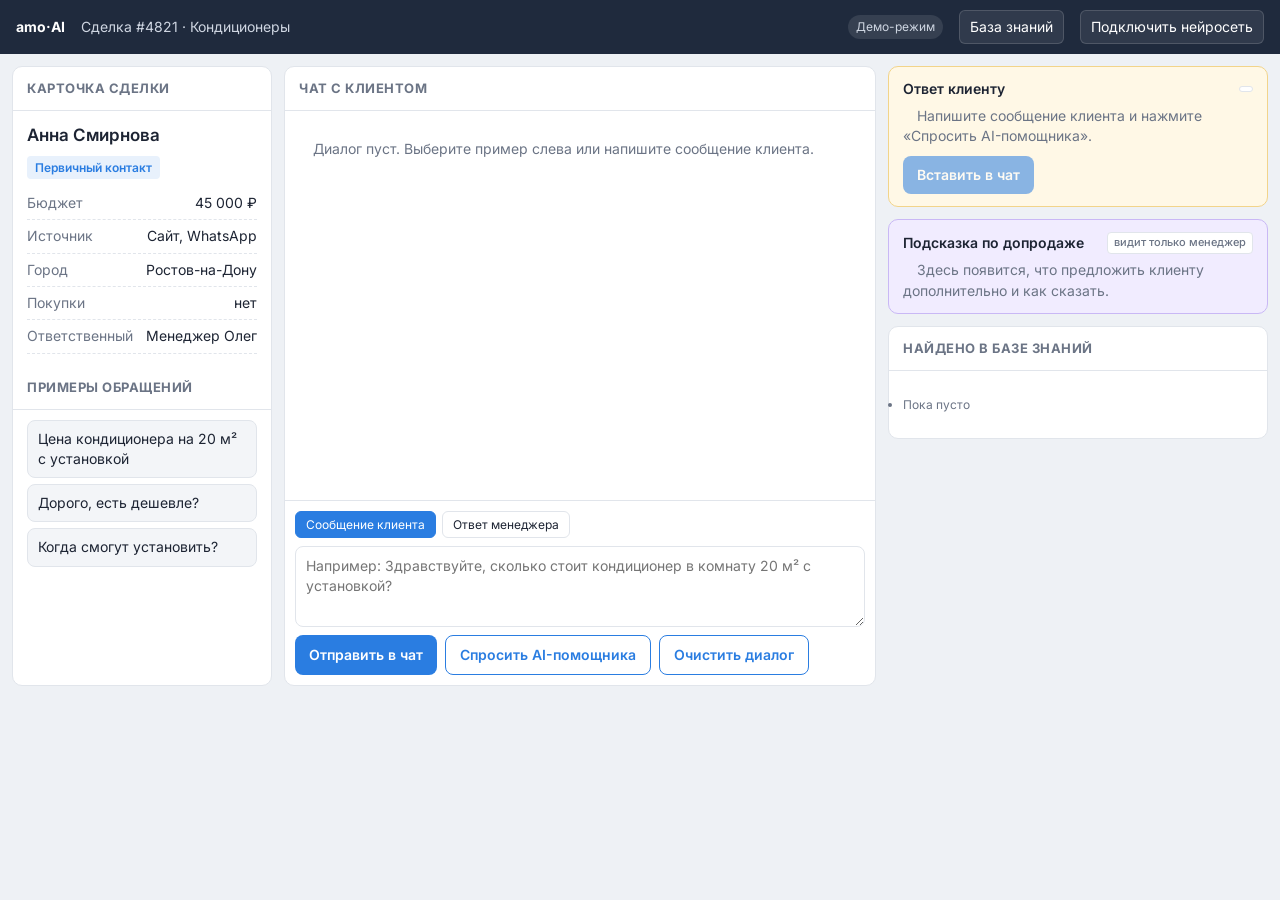
==== ai-sales-assistant/index.html @ 3c01ed63 "Прототип AI-помощника менеджера: ответ клиенту и подсказка по допродаже Co-Authored-By: Claude Opus " ====
<!doctype html>
<html lang="ru">
<head>
<meta charset="utf-8">
<meta name="viewport" content="width=device-width, initial-scale=1">
<meta name="robots" content="noindex, nofollow">
<title>AI-помощник менеджера</title>
<meta name="description" content="Прототип: обращение клиента, поиск по базе знаний, ответ клиенту и подсказка по допродаже для менеджера в окне в стиле amoCRM">
<link rel="preconnect" href="https://fonts.googleapis.com">
<link rel="preconnect" href="https://fonts.gstatic.com" crossorigin>
<link rel="stylesheet" href="https://fonts.googleapis.com/css2?family=Inter:wght@400;500;600;700&display=swap">
<style>
:root{
  --bg:#eef1f5; --panel:#fff; --line:#e1e5eb; --text:#1d2433; --muted:#6b7485;
  --accent:#2a7de1; --accent-soft:#e8f1fc; --client:#f3f5f8; --manager:#e3f4ea;
  --ai:#fff8e6; --ai-line:#f2d48a; --up:#f1ecff; --up-line:#c9b8f5; --danger:#d64545;
  --top:#1f2a3d; --top-text:#cfd6e2;
}
@media (prefers-color-scheme: dark){
  :root:not([data-theme="light"]){
    --bg:#11151c; --panel:#1a2029; --line:#2b3340; --text:#e6e9ef; --muted:#98a2b3;
    --accent:#4b93ec; --accent-soft:#1d2d44; --client:#222a35; --manager:#1d3328;
    --ai:#2f2a1a; --ai-line:#6b5a2a; --up:#261f3d; --up-line:#54448a; --top:#0b0e13; --top-text:#aab3c2;
  }
}
:root[data-theme="dark"]{
  --bg:#11151c; --panel:#1a2029; --line:#2b3340; --text:#e6e9ef; --muted:#98a2b3;
  --accent:#4b93ec; --accent-soft:#1d2d44; --client:#222a35; --manager:#1d3328;
  --ai:#2f2a1a; --ai-line:#6b5a2a; --up:#261f3d; --up-line:#54448a; --top:#0b0e13; --top-text:#aab3c2;
}
*{box-sizing:border-box}
body{margin:0;background:var(--bg);color:var(--text);font:14px/1.45 Inter,system-ui,sans-serif}
button,input,textarea,select{font:inherit;color:inherit}
.top{background:var(--top);color:var(--top-text);display:flex;align-items:center;gap:16px;padding:10px 16px;flex-wrap:wrap}
.top b{color:#fff}
.top .sp{flex:1}
.pill{font-size:12px;padding:3px 8px;border-radius:99px;background:#ffffff1a}
.pill.live{background:#1f9d55;color:#fff}
.top button{background:#ffffff14;border:1px solid #ffffff26;color:#fff;border-radius:6px;padding:6px 10px;cursor:pointer}
.wrap{display:grid;grid-template-columns:260px minmax(0,1fr) 380px;gap:12px;padding:12px;max-width:1500px;margin:0 auto}
.card{background:var(--panel);border:1px solid var(--line);border-radius:10px}
.card h3{margin:0;padding:12px 14px;border-bottom:1px solid var(--line);font-size:13px;text-transform:uppercase;letter-spacing:.04em;color:var(--muted)}
.lead{padding:12px 14px}
.lead .name{font-size:17px;font-weight:600}
.row{display:flex;justify-content:space-between;gap:8px;padding:6px 0;border-bottom:1px dashed var(--line)}
.row span:first-child{color:var(--muted)}
.stage{display:inline-block;margin:8px 0;padding:3px 8px;border-radius:4px;background:var(--accent-soft);color:var(--accent);font-weight:600;font-size:12px}
.samples{padding:10px 14px;display:flex;flex-direction:column;gap:6px}
.samples button{text-align:left;background:var(--client);border:1px solid var(--line);border-radius:8px;padding:8px 10px;cursor:pointer}
.samples button:hover{border-color:var(--accent)}
.chat{display:flex;flex-direction:column;min-height:620px}
.feed{flex:1;overflow:auto;padding:14px;display:flex;flex-direction:column;gap:10px;max-height:62vh}
.msg{max-width:78%;padding:9px 12px;border-radius:10px;white-space:pre-wrap}
.msg small{display:block;color:var(--muted);font-size:11px;margin-bottom:2px}
.msg.client{background:var(--client);align-self:flex-start}
.msg.manager{background:var(--manager);align-self:flex-end}
.msg.note{background:var(--up);border:1px dashed var(--up-line);align-self:center;max-width:90%;font-size:13px}
.composer{border-top:1px solid var(--line);padding:10px;display:flex;flex-direction:column;gap:8px}
.tabs{display:flex;gap:6px}
.tabs button{border:1px solid var(--line);background:none;border-radius:6px;padding:4px 10px;cursor:pointer;font-size:12px}
.tabs button.on{background:var(--accent);border-color:var(--accent);color:#fff}
textarea{width:100%;border:1px solid var(--line);border-radius:8px;padding:9px 10px;background:var(--panel);resize:vertical}
.actions{display:flex;gap:8px;flex-wrap:wrap}
.btn{background:var(--accent);color:#fff;border:0;border-radius:8px;padding:9px 14px;font-weight:600;cursor:pointer}
.btn.ghost{background:none;color:var(--accent);border:1px solid var(--accent)}
.btn:disabled{opacity:.55;cursor:default}
.ai{display:flex;flex-direction:column;gap:12px}
.block{padding:12px 14px}
.block .t{font-weight:600;margin-bottom:6px;display:flex;justify-content:space-between;align-items:center;gap:8px}
.block .body{white-space:pre-wrap}
.reply{background:var(--ai);border:1px solid var(--ai-line);border-radius:10px}
.upsell{background:var(--up);border:1px solid var(--up-line);border-radius:10px}
.kbhit{font-size:12px;color:var(--muted);padding:10px 14px}
.kbhit li{margin:3px 0}
.empty{color:var(--muted);padding:14px}
.spin{display:inline-block;width:14px;height:14px;border:2px solid #fff8;border-top-color:#fff;border-radius:50%;animation:r .8s linear infinite;vertical-align:-2px}
@keyframes r{to{transform:rotate(360deg)}}
.tag{font-size:11px;padding:2px 6px;border-radius:4px;background:var(--panel);border:1px solid var(--line);color:var(--muted);font-weight:500}
dialog{border:1px solid var(--line);border-radius:12px;background:var(--panel);color:var(--text);max-width:720px;width:calc(100% - 32px);padding:0}
dialog::backdrop{background:#0008}
dialog .in{padding:16px;display:flex;flex-direction:column;gap:10px}
dialog label{font-weight:600;font-size:13px}
dialog input,dialog select{width:100%;border:1px solid var(--line);border-radius:8px;padding:8px 10px;background:var(--panel)}
.hint{font-size:12px;color:var(--muted)}
.err{color:var(--danger)}
@media (max-width:1100px){.wrap{grid-template-columns:1fr}.feed{max-height:none}.chat{min-height:0}}
</style>
</head>
<body>
<div class="top">
  <b>amo·AI</b><span>Сделка #4821 · Кондиционеры</span>
  <span class="sp"></span>
  <span id="mode" class="pill">Демо-режим</span>
  <button id="openKb">База знаний</button>
  <button id="openKey">Подключить нейросеть</button>
</div>

<div class="wrap">
  <aside class="card">
    <h3>Карточка сделки</h3>
    <div class="lead">
      <div class="name">Анна Смирнова</div>
      <div class="stage">Первичный контакт</div>
      <div class="row"><span>Бюджет</span><span>45 000 ₽</span></div>
      <div class="row"><span>Источник</span><span>Сайт, WhatsApp</span></div>
      <div class="row"><span>Город</span><span>Ростов-на-Дону</span></div>
      <div class="row"><span>Покупки</span><span>нет</span></div>
      <div class="row"><span>Ответственный</span><span>Менеджер Олег</span></div>
    </div>
    <h3>Примеры обращений</h3>
    <div class="samples" id="samples"></div>
  </aside>

  <main class="card chat">
    <h3>Чат с клиентом</h3>
    <div class="feed" id="feed"></div>
    <div class="composer">
      <div class="tabs">
        <button class="on" data-role="client">Сообщение клиента</button>
        <button data-role="manager">Ответ менеджера</button>
      </div>
      <textarea id="input" rows="3" placeholder="Например: Здравствуйте, сколько стоит кондиционер в комнату 20 м² с установкой?"></textarea>
      <div class="actions">
        <button class="btn" id="send">Отправить в чат</button>
        <button class="btn ghost" id="analyze">Спросить AI-помощника</button>
        <button class="btn ghost" id="reset">Очистить диалог</button>
      </div>
    </div>
  </main>

  <aside class="ai">
    <div class="card reply block">
      <div class="t">Ответ клиенту <span class="tag" id="srcTag"></span></div>
      <div class="body" id="reply"><span class="empty">Напишите сообщение клиента и нажмите «Спросить AI-помощника».</span></div>
      <div class="actions" style="margin-top:10px"><button class="btn" id="useReply" disabled>Вставить в чат</button></div>
    </div>
    <div class="card upsell block">
      <div class="t">Подсказка по допродаже <span class="tag">видит только менеджер</span></div>
      <div class="body" id="upsell"><span class="empty">Здесь появится, что предложить клиенту дополнительно и как сказать.</span></div>
    </div>
    <div class="card">
      <h3>Найдено в базе знаний</h3>
      <ul class="kbhit" id="hits"><li>Пока пусто</li></ul>
    </div>
  </aside>
</div>

<dialog id="kbDlg"><div class="in">
  <label for="kb">База знаний (разделы отделяются пустой строкой, первая строка раздела это заголовок)</label>
  <textarea id="kb" rows="18"></textarea>
  <div class="actions"><button class="btn" id="kbSave">Сохранить</button><button class="btn ghost" id="kbDefault">Вернуть исходную</button><button class="btn ghost" data-close>Закрыть</button></div>
</div></dialog>

<dialog id="keyDlg"><div class="in">
  <label for="key">Ключ OpenRouter (sk-or-...) или Anthropic (sk-ant-...)</label>
  <input id="key" type="password" autocomplete="off" placeholder="sk-or-v1-...">
  <label for="model">Модель</label>
  <input id="model" placeholder="anthropic/claude-sonnet-5">
  <div class="hint">Ключ хранится только в этом браузере (localStorage) и отправляется напрямую в API нейросети. Без ключа работает демо-режим с заранее сгенерированными ответами.</div>
  <div class="actions"><button class="btn" id="keySave">Подключить</button><button class="btn ghost" id="keyClear">Отключить</button><button class="btn ghost" data-close>Закрыть</button></div>
</div></dialog>

<script src="demo.js"></script>
<script>
const DEFAULT_KB = `Компания
«КлиматПро», Ростов-на-Дону и область. Продажа, монтаж и обслуживание кондиционеров с 2014 года. Работаем ежедневно с 9 до 21. Гарантия на монтаж 3 года.

Подбор мощности
Мощность подбирается по площади: до 20 м² модель 07 (2,1 кВт), до 25 м² модель 09 (2,6 кВт), до 35 м² модель 12 (3,5 кВт), до 50 м² модель 18 (5,3 кВт). Солнечная сторона, последний этаж или много техники: берём на ступень мощнее.

Модели и цены
Ballu Eco 07: 19 900 ₽. Ballu Eco 09: 22 900 ₽. Инвертор Royal Clima Gloria 09: 32 900 ₽. Инвертор Royal Clima Gloria 12: 38 900 ₽. Инвертор Daikin FTXF 09: 54 900 ₽. Инвертор тише на 5–7 дБ, экономит до 40% электроэнергии, держит температуру без перепадов и работает на обогрев до −15 °C.

Монтаж
Стандартный монтаж 7 990 ₽: трасса до 3 м, пробивка стены, дренаж, вакуумирование, запуск. Каждый дополнительный метр трассы 1 200 ₽. Монтаж на высоте (альпинист) от 3 500 ₽. Демонтаж старого кондиционера 2 500 ₽. Срок: в течение 1–3 дней после заказа.

Доставка и оплата
Доставка по Ростову бесплатно при заказе с монтажом, без монтажа 500 ₽. Оплата картой, наличными, по QR, рассрочка 0% на 6 месяцев от 20 000 ₽ через банк-партнёр.

Обслуживание
Сервисная чистка 2 500 ₽: промывка фильтров и теплообменника, антибактериальная обработка, проверка давления фреона. Рекомендуется раз в год, при аллергии раз в полгода. Абонемент на 2 чистки в год 4 200 ₽. Дозаправка фреоном от 1 500 ₽.

Допродажи и акции
При покупке кондиционера с монтажом: сервисная чистка через год в подарок. Абонемент на обслуживание со скидкой 20% при оформлении вместе с покупкой (3 360 ₽ вместо 4 200 ₽). Второй кондиционер в ту же квартиру: скидка 15% на монтаж второго блока. Защитный козырёк для наружного блока 1 900 ₽. Wi-Fi модуль для управления со смартфона 3 500 ₽ (для Royal Clima Gloria и Daikin). Фильтр с ионизатором 1 200 ₽.

Возражения
Дорого: предложить рассрочку 0% или модель Ballu Eco. Шумно: предложить инвертор. Долго ждать: ближайший монтаж обычно на завтра. Сомневается в качестве монтажа: гарантия 3 года, мастера в штате, фото отчёт после работ.`;

const SYSTEM = `Ты AI-помощник менеджера по продажам в amoCRM. Тебе дают базу знаний компании (только найденные фрагменты), карточку сделки и историю диалога с клиентом.
Верни два блока:
1) reply: вежливый ответ клиенту от лица менеджера. Коротко (2–5 предложений), по делу, дружелюбно. Только факты из базы знаний: цены, сроки, условия. Если в базе нет ответа, честно скажи, что уточнишь, и задай уточняющий вопрос. Заверши вопросом, который двигает сделку. Не используй тире, пиши простыми предложениями без оговорок и самоисправлений.
2) upsell: подсказка для менеджера (клиент её не видит): что допродать сейчас, почему это уместно именно этому клиенту по его словам и что сказать одной фразой. Учитывай, что менеджер уже писал в диалоге, чтобы не повторяться. Если допродажа сейчас неуместна, так и скажи и объясни, когда предложить.
Ответ строго JSON: {"reply":"...","upsell":{"offer":"...","why":"...","script":"..."},"used":[номера разделов]}`;

const DEMO = window.DEMO_DATA || [];
const $ = s => document.querySelector(s);
const store = {get:k=>{try{return localStorage.getItem(k)}catch(e){return null}}, set:(k,v)=>{try{v==null?localStorage.removeItem(k):localStorage.setItem(k,v)}catch(e){}}};
let kbText = store.get('kb') || DEFAULT_KB;
let dialog = [];
let role = 'client';
let lastReply = '';

function sections(text){
  return text.split(/\n\s*\n/).map((b,i)=>{const lines=b.trim().split('\n');return {id:i+1,title:lines[0].trim(),body:lines.slice(1).join('\n').trim()}}).filter(s=>s.title);
}
const stem = w => w.toLowerCase().replace(/ё/g,'е').slice(0,5);
const words = t => (t.toLowerCase().match(/[a-zа-яё0-9]{3,}/gi)||[]).map(stem);
function retrieve(query, k=5){
  const q = new Set(words(query));
  return sections(kbText).map(s=>{
    const w = words(s.title+' '+s.body); let score = 0;
    w.forEach(x=>{ if(q.has(x)) score++; });
    words(s.title).forEach(x=>{ if(q.has(x)) score+=3; });
    return {...s, score};
  }).sort((a,b)=>b.score-a.score).slice(0,k).filter(s=>s.score>0);
}

function render(){
  const feed = $('#feed'); feed.innerHTML='';
  if(!dialog.length){ feed.innerHTML='<div class="empty">Диалог пуст. Выберите пример слева или напишите сообщение клиента.</div>'; }
  dialog.forEach(m=>{
    const d=document.createElement('div'); d.className='msg '+m.role;
    d.innerHTML=`<small>${m.role==='client'?'Анна Смирнова':m.role==='manager'?'Менеджер Олег':'Заметка AI'}</small>`;
    d.appendChild(document.createTextNode(m.text)); feed.appendChild(d);
  });
  feed.scrollTop = feed.scrollHeight;
}
function setMode(){
  const live = !!store.get('key');
  $('#mode').textContent = live ? 'Нейросеть подключена' : 'Демо-режим';
  $('#mode').className = 'pill' + (live ? ' live' : '');
}
function showResult(res, hits, source){
  lastReply = res.reply || '';
  $('#reply').textContent = lastReply || 'Нет ответа';
  const u = res.upsell || {};
  $('#upsell').innerHTML = '';
  [['Что предложить', u.offer], ['Почему уместно', u.why], ['Как сказать', u.script]].forEach(([t,v])=>{
    if(!v) return; const p=document.createElement('p'); p.style.margin='0 0 8px';
    p.innerHTML=`<b>${t}:</b> `; p.appendChild(document.createTextNode(v)); $('#upsell').appendChild(p);
  });
  $('#hits').innerHTML = hits.length ? hits.map(h=>`<li><b>${h.id}. ${h.title}</b>${(res.used||[]).includes(h.id)?' · использовано в ответе':''}</li>`).join('') : '<li>Совпадений нет, ответ без базы</li>';
  $('#srcTag').textContent = source;
  $('#useReply').disabled = !lastReply;
}

async function callLLM(hits){
  const key = store.get('key'); const model = store.get('model');
  const kb = hits.map(h=>`[${h.id}] ${h.title}\n${h.body}`).join('\n\n') || '(ничего не найдено)';
  const user = `База знаний:\n${kb}\n\nКарточка сделки: Анна Смирнова, этап «Первичный контакт», бюджет 45 000 ₽, Ростов-на-Дону, покупок не было.\n\nДиалог:\n${dialog.map(m=>(m.role==='client'?'Клиент':m.role==='manager'?'Менеджер':'Заметка')+': '+m.text).join('\n')}`;
  let text;
  if(key.startsWith('sk-ant-')){
    const r = await fetch('https://api.anthropic.com/v1/messages',{method:'POST',headers:{'content-type':'application/json','x-api-key':key,'anthropic-version':'2023-06-01','anthropic-dangerous-direct-browser-access':'true'},
      body:JSON.stringify({model:model||'claude-sonnet-5',max_tokens:1200,system:SYSTEM,messages:[{role:'user',content:user}]})});
    const j = await r.json(); if(!r.ok) throw new Error(j.error?.message||r.status); text = j.content.map(c=>c.text||'').join('');
  } else {
    const r = await fetch('https://openrouter.ai/api/v1/chat/completions',{method:'POST',headers:{'content-type':'application/json','authorization':'Bearer '+key,'X-Title':'amo AI assistant prototype'},
      body:JSON.stringify({model:model||'anthropic/claude-sonnet-5',max_tokens:1200,messages:[{role:'system',content:SYSTEM},{role:'user',content:user}],response_format:{type:'json_object'}})});
    const j = await r.json(); if(!r.ok) throw new Error(j.error?.message||r.status); text = j.choices[0].message.content;
  }
  const m = text.match(/\{[\s\S]*\}/); if(!m) throw new Error('модель вернула не JSON');
  return JSON.parse(m[0]);
}

async function analyze(){
  const pending = $('#input').value.trim();
  if(pending && role==='client'){ dialog.push({role:'client',text:pending}); $('#input').value=''; render(); }
  const lastClient = [...dialog].reverse().find(m=>m.role==='client');
  if(!lastClient){ $('#reply').innerHTML='<span class="err">Сначала добавьте сообщение клиента.</span>'; return; }
  const query = dialog.filter(m=>m.role==='client').slice(-2).map(m=>m.text).join(' ');
  const hits = retrieve(query);
  const btn = $('#analyze'); btn.disabled = true; btn.innerHTML = '<span class="spin"></span> Думаю…';
  try{
    if(store.get('key')){
      showResult(await callLLM(hits), hits, 'нейросеть, в реальном времени');
    } else {
      const demo = DEMO.find(d=>d.client===lastClient.text);
      if(demo) showResult(demo.result, hits, 'демо: заранее сгенерировано Claude');
      else { $('#reply').innerHTML='<span class="err">В демо-режиме работают только примеры слева. Для своих сообщений подключите нейросеть (кнопка вверху).</span>'; $('#upsell').textContent=''; }
    }
  }catch(e){ $('#reply').innerHTML=''; const s=document.createElement('span'); s.className='err'; s.textContent='Ошибка нейросети: '+e.message; $('#reply').appendChild(s); }
  btn.disabled = false; btn.textContent = 'Спросить AI-помощника';
}

$('#samples').innerHTML = DEMO.map((d,i)=>`<button data-i="${i}">${d.label}</button>`).join('');
$('#samples').addEventListener('click',e=>{
  const b=e.target.closest('button'); if(!b) return; const d=DEMO[+b.dataset.i];
  dialog = JSON.parse(JSON.stringify(d.history||[])); dialog.push({role:'client',text:d.client}); render(); analyze();
});
document.querySelectorAll('.tabs button').forEach(b=>b.onclick=()=>{
  document.querySelectorAll('.tabs button').forEach(x=>x.classList.remove('on')); b.classList.add('on'); role=b.dataset.role;
  $('#input').placeholder = role==='client' ? 'Сообщение клиента' : 'Что написал менеджер (AI учтёт это в подсказке)';
});
$('#send').onclick=()=>{ const t=$('#input').value.trim(); if(!t) return; dialog.push({role,text:t}); $('#input').value=''; render(); };
$('#analyze').onclick=analyze;
$('#reset').onclick=()=>{ dialog=[]; render(); };
$('#useReply').onclick=()=>{ if(!lastReply) return; dialog.push({role:'manager',text:lastReply}); render(); $('#useReply').disabled=true; };
$('#openKb').onclick=()=>{ $('#kb').value=kbText; $('#kbDlg').showModal(); };
$('#kbSave').onclick=()=>{ kbText=$('#kb').value; store.set('kb',kbText); $('#kbDlg').close(); };
$('#kbDefault').onclick=()=>{ kbText=DEFAULT_KB; store.set('kb',null); $('#kb').value=kbText; };
$('#openKey').onclick=()=>{ $('#key').value=store.get('key')||''; $('#model').value=store.get('model')||''; $('#keyDlg').showModal(); };
$('#keySave').onclick=()=>{ store.set('key',$('#key').value.trim()||null); store.set('model',$('#model').value.trim()||null); setMode(); $('#keyDlg').close(); };
$('#keyClear').onclick=()=>{ store.set('key',null); $('#key').value=''; setMode(); };
document.querySelectorAll('[data-close]').forEach(b=>b.onclick=()=>b.closest('dialog').close());
setMode(); render();
</script>
</body>
</html>
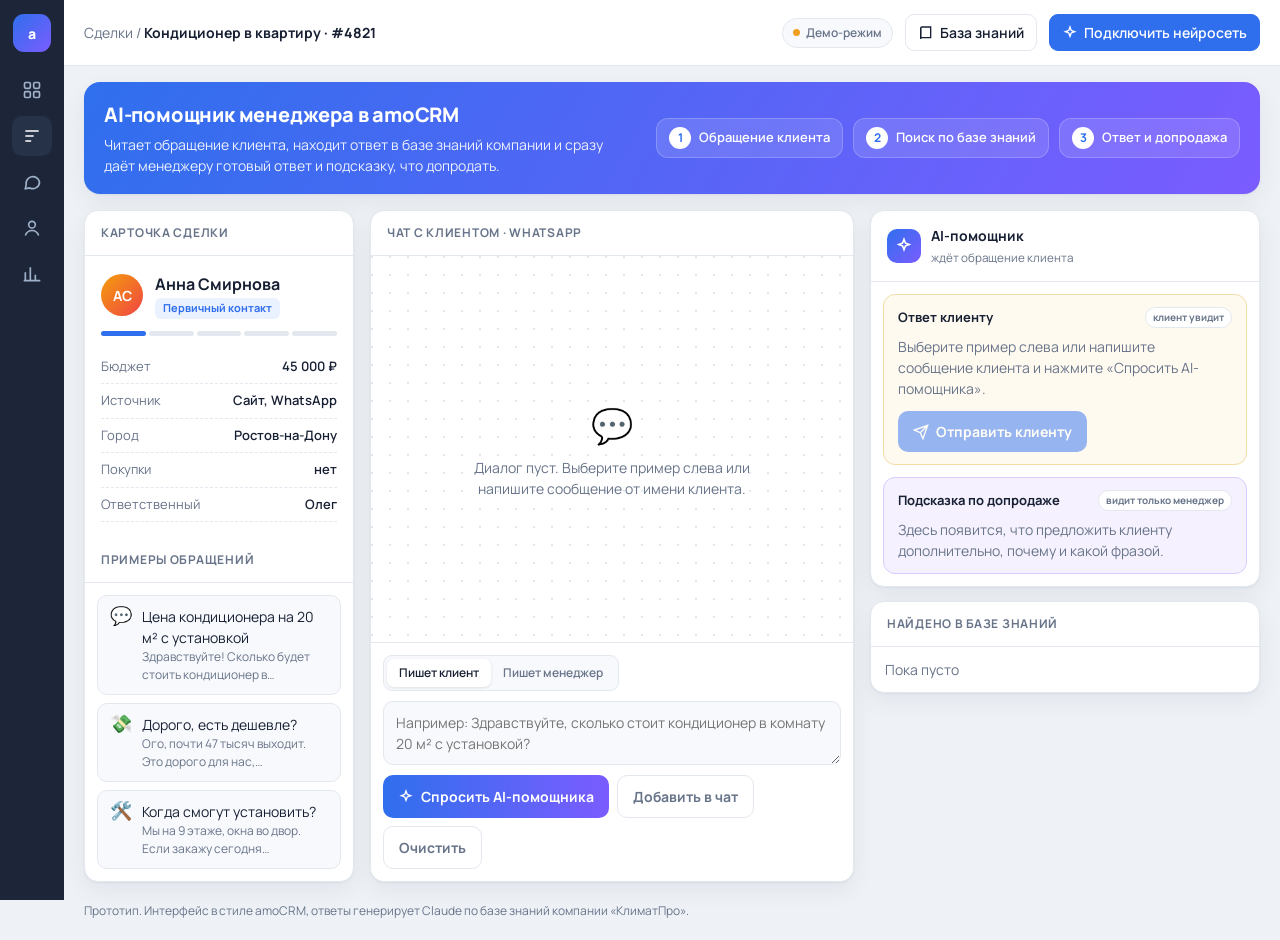
==== commit a9e3c846: "AI-помощник: новое оформление в стиле CRM Co-Authored-By: Claude Opus 5.5 <noreply@anthropic.com>" ====
--- a/ai-sales-assistant/index.html
+++ b/ai-sales-assistant/index.html
@@ -8,155 +8,264 @@
 <meta name="description" content="Прототип: обращение клиента, поиск по базе знаний, ответ клиенту и подсказка по допродаже для менеджера в окне в стиле amoCRM">
 <link rel="preconnect" href="https://fonts.googleapis.com">
 <link rel="preconnect" href="https://fonts.gstatic.com" crossorigin>
-<link rel="stylesheet" href="https://fonts.googleapis.com/css2?family=Inter:wght@400;500;600;700&display=swap">
+<link rel="stylesheet" href="https://fonts.googleapis.com/css2?family=Manrope:wght@400;500;600;700;800&display=swap">
 <style>
 :root{
-  --bg:#eef1f5; --panel:#fff; --line:#e1e5eb; --text:#1d2433; --muted:#6b7485;
-  --accent:#2a7de1; --accent-soft:#e8f1fc; --client:#f3f5f8; --manager:#e3f4ea;
-  --ai:#fff8e6; --ai-line:#f2d48a; --up:#f1ecff; --up-line:#c9b8f5; --danger:#d64545;
-  --top:#1f2a3d; --top-text:#cfd6e2;
+  --bg:#eef2f7; --panel:#ffffff; --panel-2:#f7f9fc; --line:#e3e8ef; --text:#172033; --muted:#687489;
+  --brand:#2f6fed; --brand-2:#7b5cff; --brand-soft:#eaf1ff;
+  --client:#f1f4f9; --manager:#e6f6ee; --manager-line:#bfe6cf;
+  --reply-bg:#fffaf0; --reply-line:#f3dca8; --up-bg:#f5f1ff; --up-line:#d9cdfd;
+  --ok:#17a34a; --danger:#d64545; --nav:#1c2638; --nav-2:#253248; --nav-text:#9fb0c9;
+  --shadow:0 1px 2px rgba(16,24,40,.05), 0 8px 24px rgba(16,24,40,.06);
 }
 @media (prefers-color-scheme: dark){
   :root:not([data-theme="light"]){
-    --bg:#11151c; --panel:#1a2029; --line:#2b3340; --text:#e6e9ef; --muted:#98a2b3;
-    --accent:#4b93ec; --accent-soft:#1d2d44; --client:#222a35; --manager:#1d3328;
-    --ai:#2f2a1a; --ai-line:#6b5a2a; --up:#261f3d; --up-line:#54448a; --top:#0b0e13; --top-text:#aab3c2;
+    --bg:#0d1117; --panel:#161c26; --panel-2:#1b2230; --line:#283142; --text:#e7ebf2; --muted:#98a3b6;
+    --brand:#5b8ff5; --brand-2:#9a80ff; --brand-soft:#1b2a45;
+    --client:#212a38; --manager:#173125; --manager-line:#27553d;
+    --reply-bg:#2a2416; --reply-line:#5c4a22; --up-bg:#221c38; --up-line:#46397a;
+    --nav:#0a0e14; --nav-2:#131a25; --shadow:0 1px 2px rgba(0,0,0,.3), 0 8px 24px rgba(0,0,0,.25);
   }
 }
 :root[data-theme="dark"]{
-  --bg:#11151c; --panel:#1a2029; --line:#2b3340; --text:#e6e9ef; --muted:#98a2b3;
-  --accent:#4b93ec; --accent-soft:#1d2d44; --client:#222a35; --manager:#1d3328;
-  --ai:#2f2a1a; --ai-line:#6b5a2a; --up:#261f3d; --up-line:#54448a; --top:#0b0e13; --top-text:#aab3c2;
+  --bg:#0d1117; --panel:#161c26; --panel-2:#1b2230; --line:#283142; --text:#e7ebf2; --muted:#98a3b6;
+  --brand:#5b8ff5; --brand-2:#9a80ff; --brand-soft:#1b2a45;
+  --client:#212a38; --manager:#173125; --manager-line:#27553d;
+  --reply-bg:#2a2416; --reply-line:#5c4a22; --up-bg:#221c38; --up-line:#46397a;
+  --nav:#0a0e14; --nav-2:#131a25; --shadow:0 1px 2px rgba(0,0,0,.3), 0 8px 24px rgba(0,0,0,.25);
 }
 *{box-sizing:border-box}
-body{margin:0;background:var(--bg);color:var(--text);font:14px/1.45 Inter,system-ui,sans-serif}
-button,input,textarea,select{font:inherit;color:inherit}
-.top{background:var(--top);color:var(--top-text);display:flex;align-items:center;gap:16px;padding:10px 16px;flex-wrap:wrap}
-.top b{color:#fff}
-.top .sp{flex:1}
-.pill{font-size:12px;padding:3px 8px;border-radius:99px;background:#ffffff1a}
-.pill.live{background:#1f9d55;color:#fff}
-.top button{background:#ffffff14;border:1px solid #ffffff26;color:#fff;border-radius:6px;padding:6px 10px;cursor:pointer}
-.wrap{display:grid;grid-template-columns:260px minmax(0,1fr) 380px;gap:12px;padding:12px;max-width:1500px;margin:0 auto}
-.card{background:var(--panel);border:1px solid var(--line);border-radius:10px}
-.card h3{margin:0;padding:12px 14px;border-bottom:1px solid var(--line);font-size:13px;text-transform:uppercase;letter-spacing:.04em;color:var(--muted)}
-.lead{padding:12px 14px}
-.lead .name{font-size:17px;font-weight:600}
-.row{display:flex;justify-content:space-between;gap:8px;padding:6px 0;border-bottom:1px dashed var(--line)}
-.row span:first-child{color:var(--muted)}
-.stage{display:inline-block;margin:8px 0;padding:3px 8px;border-radius:4px;background:var(--accent-soft);color:var(--accent);font-weight:600;font-size:12px}
-.samples{padding:10px 14px;display:flex;flex-direction:column;gap:6px}
-.samples button{text-align:left;background:var(--client);border:1px solid var(--line);border-radius:8px;padding:8px 10px;cursor:pointer}
-.samples button:hover{border-color:var(--accent)}
-.chat{display:flex;flex-direction:column;min-height:620px}
-.feed{flex:1;overflow:auto;padding:14px;display:flex;flex-direction:column;gap:10px;max-height:62vh}
-.msg{max-width:78%;padding:9px 12px;border-radius:10px;white-space:pre-wrap}
-.msg small{display:block;color:var(--muted);font-size:11px;margin-bottom:2px}
-.msg.client{background:var(--client);align-self:flex-start}
-.msg.manager{background:var(--manager);align-self:flex-end}
-.msg.note{background:var(--up);border:1px dashed var(--up-line);align-self:center;max-width:90%;font-size:13px}
-.composer{border-top:1px solid var(--line);padding:10px;display:flex;flex-direction:column;gap:8px}
-.tabs{display:flex;gap:6px}
-.tabs button{border:1px solid var(--line);background:none;border-radius:6px;padding:4px 10px;cursor:pointer;font-size:12px}
-.tabs button.on{background:var(--accent);border-color:var(--accent);color:#fff}
-textarea{width:100%;border:1px solid var(--line);border-radius:8px;padding:9px 10px;background:var(--panel);resize:vertical}
+html,body{margin:0}
+body{background:var(--bg);color:var(--text);font:14px/1.5 Manrope,system-ui,sans-serif;min-height:100vh;display:flex}
+button,input,textarea{font:inherit;color:inherit}
+svg{flex:none}
+
+/* боковое меню как в CRM */
+.nav{width:64px;background:var(--nav);display:flex;flex-direction:column;align-items:center;gap:6px;padding:14px 0;position:sticky;top:0;height:100vh}
+.logo{width:38px;height:38px;border-radius:11px;background:linear-gradient(135deg,var(--brand),var(--brand-2));display:grid;place-items:center;color:#fff;font-weight:800;margin-bottom:12px}
+.nav i{width:40px;height:40px;border-radius:10px;display:grid;place-items:center;color:var(--nav-text)}
+.nav i.on{background:var(--nav-2);color:#fff}
+.nav svg{width:20px;height:20px}
+
+.app{flex:1;min-width:0;display:flex;flex-direction:column}
+.top{display:flex;align-items:center;gap:12px;padding:14px 20px;border-bottom:1px solid var(--line);background:var(--panel);flex-wrap:wrap}
+.crumbs{color:var(--muted)} .crumbs b{color:var(--text)}
+.sp{flex:1}
+.status{display:inline-flex;align-items:center;gap:6px;font-size:12px;font-weight:600;padding:5px 10px;border-radius:99px;background:var(--panel-2);border:1px solid var(--line);color:var(--muted)}
+.status::before{content:"";width:7px;height:7px;border-radius:50%;background:#f0a020}
+.status.live{color:var(--ok)} .status.live::before{background:var(--ok);box-shadow:0 0 0 3px #17a34a33}
+.tbtn{display:inline-flex;align-items:center;gap:6px;border:1px solid var(--line);background:var(--panel);border-radius:9px;padding:7px 12px;cursor:pointer;font-weight:600}
+.tbtn:hover{border-color:var(--brand);color:var(--brand)}
+.tbtn.primary{background:var(--brand);border-color:var(--brand);color:#fff}
+.tbtn.primary:hover{filter:brightness(1.08);color:#fff}
+.tbtn svg{width:16px;height:16px}
+
+.hero{margin:16px 20px 0;padding:18px 20px;border-radius:16px;background:linear-gradient(120deg,var(--brand) 0%,var(--brand-2) 100%);color:#fff;display:flex;gap:24px;align-items:center;flex-wrap:wrap;box-shadow:var(--shadow)}
+.hero h1{margin:0;font-size:20px;font-weight:800;letter-spacing:-.01em}
+.hero p{margin:4px 0 0;opacity:.9;max-width:520px}
+.steps{display:flex;gap:10px;flex-wrap:wrap;margin-left:auto}
+.step{background:#ffffff1f;border:1px solid #ffffff33;border-radius:12px;padding:8px 12px;display:flex;align-items:center;gap:8px;font-weight:600;font-size:13px}
+.step b{width:22px;height:22px;border-radius:50%;background:#fff;color:var(--brand);display:grid;place-items:center;font-size:12px}
+
+.wrap{display:grid;grid-template-columns:270px minmax(0,1fr) 390px;gap:16px;padding:16px 20px 20px}
+.card{background:var(--panel);border:1px solid var(--line);border-radius:14px;box-shadow:var(--shadow)}
+.card h3{margin:0;padding:13px 16px;border-bottom:1px solid var(--line);font-size:12px;text-transform:uppercase;letter-spacing:.06em;color:var(--muted);display:flex;align-items:center;gap:8px}
+
+.lead{padding:16px}
+.who{display:flex;gap:12px;align-items:center;margin-bottom:12px}
+.ava{width:42px;height:42px;border-radius:50%;display:grid;place-items:center;font-weight:700;color:#fff;background:linear-gradient(135deg,#f59e0b,#ef4444);flex:none}
+.ava.m{background:linear-gradient(135deg,#10b981,#0ea5e9)}
+.ava.s{width:30px;height:30px;font-size:12px}
+.who .name{font-size:16px;font-weight:700}
+.stage{display:inline-block;margin-top:2px;padding:2px 8px;border-radius:6px;background:var(--brand-soft);color:var(--brand);font-weight:700;font-size:11px}
+.pipe{display:flex;gap:3px;margin:4px 0 14px}
+.pipe span{flex:1;height:5px;border-radius:3px;background:var(--line)} .pipe span.on{background:var(--brand)}
+.row{display:flex;justify-content:space-between;gap:8px;padding:7px 0;border-bottom:1px dashed var(--line);font-size:13px}
+.row span:first-child{color:var(--muted)} .row span:last-child{font-weight:600}
+.samples{padding:12px;display:flex;flex-direction:column;gap:8px}
+.sample{text-align:left;background:var(--panel-2);border:1px solid var(--line);border-radius:10px;padding:10px 12px;cursor:pointer;display:flex;gap:10px;align-items:flex-start;transition:.15s}
+.sample:hover,.sample.on{border-color:var(--brand);background:var(--brand-soft)}
+.sample em{font-style:normal;font-size:18px;line-height:1}
+.sample small{display:block;color:var(--muted);font-size:12px}
+
+.chat{display:flex;flex-direction:column;min-height:640px}
+.feed{flex:1;overflow:auto;padding:18px 16px;display:flex;flex-direction:column;gap:14px;max-height:calc(100vh - 330px);min-height:300px;background:
+  radial-gradient(circle at 1px 1px,var(--line) 1px,transparent 0) 0 0/18px 18px}
+.m{display:flex;gap:10px;max-width:82%;animation:in .25s ease-out}
+.m.manager{align-self:flex-end;flex-direction:row-reverse}
+.bubble{padding:10px 13px;border-radius:14px;white-space:pre-wrap;box-shadow:0 1px 1px rgba(0,0,0,.04)}
+.client .bubble{background:var(--panel);border:1px solid var(--line);border-top-left-radius:4px}
+.manager .bubble{background:var(--manager);border:1px solid var(--manager-line);border-top-right-radius:4px}
+.meta{font-size:11px;color:var(--muted);margin-bottom:3px;font-weight:600}
+.manager .meta{text-align:right}
+.via{display:inline-block;margin-left:6px;padding:0 6px;border-radius:4px;background:linear-gradient(90deg,var(--brand),var(--brand-2));color:#fff;font-size:10px}
+@keyframes in{from{opacity:0;transform:translateY(6px)}to{opacity:1;transform:none}}
+.placeholder{margin:auto;text-align:center;color:var(--muted);max-width:320px}
+.placeholder div{font-size:34px;margin-bottom:6px}
+
+.composer{border-top:1px solid var(--line);padding:12px;display:flex;flex-direction:column;gap:10px;background:var(--panel);border-radius:0 0 14px 14px}
+.tabs{display:inline-flex;background:var(--panel-2);border:1px solid var(--line);border-radius:9px;padding:3px;align-self:flex-start}
+.tabs button{border:0;background:none;border-radius:7px;padding:5px 12px;cursor:pointer;font-size:12px;font-weight:600;color:var(--muted)}
+.tabs button.on{background:var(--panel);color:var(--text);box-shadow:0 1px 3px rgba(0,0,0,.1)}
+textarea{width:100%;border:1px solid var(--line);border-radius:10px;padding:10px 12px;background:var(--panel-2);resize:vertical;outline:none}
+textarea:focus{border-color:var(--brand);box-shadow:0 0 0 3px var(--brand-soft)}
 .actions{display:flex;gap:8px;flex-wrap:wrap}
-.btn{background:var(--accent);color:#fff;border:0;border-radius:8px;padding:9px 14px;font-weight:600;cursor:pointer}
-.btn.ghost{background:none;color:var(--accent);border:1px solid var(--accent)}
-.btn:disabled{opacity:.55;cursor:default}
-.ai{display:flex;flex-direction:column;gap:12px}
-.block{padding:12px 14px}
-.block .t{font-weight:600;margin-bottom:6px;display:flex;justify-content:space-between;align-items:center;gap:8px}
-.block .body{white-space:pre-wrap}
-.reply{background:var(--ai);border:1px solid var(--ai-line);border-radius:10px}
-.upsell{background:var(--up);border:1px solid var(--up-line);border-radius:10px}
-.kbhit{font-size:12px;color:var(--muted);padding:10px 14px}
-.kbhit li{margin:3px 0}
-.empty{color:var(--muted);padding:14px}
-.spin{display:inline-block;width:14px;height:14px;border:2px solid #fff8;border-top-color:#fff;border-radius:50%;animation:r .8s linear infinite;vertical-align:-2px}
+.btn{display:inline-flex;align-items:center;gap:7px;background:var(--brand);color:#fff;border:0;border-radius:10px;padding:10px 15px;font-weight:700;cursor:pointer;transition:.15s}
+.btn:hover{filter:brightness(1.08)}
+.btn.ai{background:linear-gradient(90deg,var(--brand),var(--brand-2))}
+.btn.ghost{background:none;color:var(--muted);border:1px solid var(--line)}
+.btn.ghost:hover{color:var(--text);border-color:var(--muted)}
+.btn:disabled{opacity:.5;cursor:default;filter:none}
+.btn svg{width:16px;height:16px}
+
+.side{display:flex;flex-direction:column;gap:14px}
+.aihead{display:flex;align-items:center;gap:10px;padding:14px 16px;border-bottom:1px solid var(--line)}
+.aihead .ic{width:34px;height:34px;border-radius:10px;display:grid;place-items:center;color:#fff;background:linear-gradient(135deg,var(--brand),var(--brand-2))}
+.aihead .ic svg{width:18px;height:18px}
+.aihead b{display:block} .aihead small{color:var(--muted)}
+.box{margin:12px;border-radius:12px;padding:12px 14px}
+.box .t{font-weight:700;font-size:13px;margin-bottom:8px;display:flex;justify-content:space-between;align-items:center;gap:8px}
+.reply{background:var(--reply-bg);border:1px solid var(--reply-line)}
+.upsell{background:var(--up-bg);border:1px solid var(--up-line)}
+.body{white-space:pre-wrap}
+.tag{font-size:10px;font-weight:700;padding:2px 7px;border-radius:99px;background:var(--panel);border:1px solid var(--line);color:var(--muted);white-space:nowrap}
+.urow{display:flex;gap:10px;padding:8px 0;border-top:1px dashed var(--up-line)}
+.urow:first-child{border-top:0;padding-top:0}
+.urow .k{font-size:11px;font-weight:700;text-transform:uppercase;letter-spacing:.04em;color:var(--brand-2);min-width:88px;padding-top:2px}
+.urow.say .v{font-style:italic}
+.empty{color:var(--muted)}
+.skel{height:11px;border-radius:6px;margin:8px 0;background:linear-gradient(90deg,var(--line) 0%,var(--panel-2) 50%,var(--line) 100%);background-size:200% 100%;animation:sh 1.1s infinite}
+@keyframes sh{to{background-position:-200% 0}}
+.caret::after{content:"▍";animation:bl .8s steps(1) infinite;color:var(--brand)}
+@keyframes bl{50%{opacity:0}}
+.hits{padding:12px 14px;display:flex;flex-direction:column;gap:6px}
+.hit{display:flex;align-items:center;gap:8px;font-size:13px;padding:7px 10px;border-radius:9px;background:var(--panel-2);border:1px solid var(--line)}
+.hit.used{border-color:var(--ok);background:color-mix(in srgb,var(--ok) 8%,var(--panel))}
+.hit .n{width:20px;height:20px;border-radius:6px;display:grid;place-items:center;background:var(--line);font-size:11px;font-weight:700}
+.hit.used .n{background:var(--ok);color:#fff}
+.hit small{margin-left:auto;color:var(--ok);font-weight:700;font-size:11px}
+.err{color:var(--danger)}
+.spin{width:14px;height:14px;border:2px solid #fff6;border-top-color:#fff;border-radius:50%;animation:r .8s linear infinite}
 @keyframes r{to{transform:rotate(360deg)}}
-.tag{font-size:11px;padding:2px 6px;border-radius:4px;background:var(--panel);border:1px solid var(--line);color:var(--muted);font-weight:500}
-dialog{border:1px solid var(--line);border-radius:12px;background:var(--panel);color:var(--text);max-width:720px;width:calc(100% - 32px);padding:0}
-dialog::backdrop{background:#0008}
-dialog .in{padding:16px;display:flex;flex-direction:column;gap:10px}
-dialog label{font-weight:600;font-size:13px}
-dialog input,dialog select{width:100%;border:1px solid var(--line);border-radius:8px;padding:8px 10px;background:var(--panel)}
-.hint{font-size:12px;color:var(--muted)}
-.err{color:var(--danger)}
-@media (max-width:1100px){.wrap{grid-template-columns:1fr}.feed{max-height:none}.chat{min-height:0}}
+
+dialog{border:1px solid var(--line);border-radius:16px;background:var(--panel);color:var(--text);max-width:720px;width:calc(100% - 32px);padding:0;box-shadow:0 20px 60px rgba(0,0,0,.3)}
+dialog::backdrop{background:rgba(10,15,25,.55);backdrop-filter:blur(3px)}
+dialog .in{padding:20px;display:flex;flex-direction:column;gap:10px}
+dialog h2{margin:0 0 4px;font-size:18px}
+dialog label{font-weight:700;font-size:13px}
+dialog input{width:100%;border:1px solid var(--line);border-radius:10px;padding:10px 12px;background:var(--panel-2);outline:none}
+dialog input:focus{border-color:var(--brand)}
+.hint{font-size:12px;color:var(--muted);background:var(--panel-2);border:1px solid var(--line);border-radius:10px;padding:10px 12px}
+footer{padding:0 20px 20px;color:var(--muted);font-size:12px}
+
+@media (max-width:1200px){.wrap{grid-template-columns:1fr 1fr}.chat{grid-column:1 / -1;order:-1}}
+@media (max-width:760px){
+  .nav{display:none}.wrap{grid-template-columns:1fr;padding:12px 16px}.hero{margin:12px 16px 0}.top{padding:12px 16px}
+  .feed{max-height:none}.chat{min-height:0}.steps{margin-left:0}.m{max-width:94%}
+}
 </style>
 </head>
 <body>
-<div class="top">
-  <b>amo·AI</b><span>Сделка #4821 · Кондиционеры</span>
-  <span class="sp"></span>
-  <span id="mode" class="pill">Демо-режим</span>
-  <button id="openKb">База знаний</button>
-  <button id="openKey">Подключить нейросеть</button>
+<nav class="nav" aria-hidden="true">
+  <div class="logo">a</div>
+  <i><svg viewBox="0 0 24 24" fill="none" stroke="currentColor" stroke-width="2"><rect x="3" y="3" width="7" height="7" rx="1.5"/><rect x="14" y="3" width="7" height="7" rx="1.5"/><rect x="3" y="14" width="7" height="7" rx="1.5"/><rect x="14" y="14" width="7" height="7" rx="1.5"/></svg></i>
+  <i class="on"><svg viewBox="0 0 24 24" fill="none" stroke="currentColor" stroke-width="2"><path d="M4 6h16M4 12h10M4 18h7"/></svg></i>
+  <i><svg viewBox="0 0 24 24" fill="none" stroke="currentColor" stroke-width="2"><path d="M21 12a8 8 0 0 1-11.6 7.1L4 20l1-4.6A8 8 0 1 1 21 12z"/></svg></i>
+  <i><svg viewBox="0 0 24 24" fill="none" stroke="currentColor" stroke-width="2"><circle cx="12" cy="8" r="4"/><path d="M4 21c1.5-4 4.5-6 8-6s6.5 2 8 6"/></svg></i>
+  <i><svg viewBox="0 0 24 24" fill="none" stroke="currentColor" stroke-width="2"><path d="M4 20V10M10 20V4M16 20v-7M22 20H2"/></svg></i>
+</nav>
+
+<div class="app">
+  <header class="top">
+    <div class="crumbs">Сделки / <b>Кондиционер в квартиру · #4821</b></div>
+    <span class="sp"></span>
+    <span id="mode" class="status">Демо-режим</span>
+    <button class="tbtn" id="openKb"><svg viewBox="0 0 24 24" fill="none" stroke="currentColor" stroke-width="2"><path d="M4 5a2 2 0 0 1 2-2h13v16H6a2 2 0 0 0-2 2z"/><path d="M4 19V5"/></svg>База знаний</button>
+    <button class="tbtn primary" id="openKey"><svg viewBox="0 0 24 24" fill="none" stroke="currentColor" stroke-width="2"><path d="M12 3l1.9 5.1L19 10l-5.1 1.9L12 17l-1.9-5.1L5 10l5.1-1.9z"/></svg>Подключить нейросеть</button>
+  </header>
+
+  <section class="hero">
+    <div>
+      <h1>AI-помощник менеджера в amoCRM</h1>
+      <p>Читает обращение клиента, находит ответ в базе знаний компании и сразу даёт менеджеру готовый ответ и подсказку, что допродать.</p>
+    </div>
+    <div class="steps">
+      <div class="step"><b>1</b>Обращение клиента</div>
+      <div class="step"><b>2</b>Поиск по базе знаний</div>
+      <div class="step"><b>3</b>Ответ и допродажа</div>
+    </div>
+  </section>
+
+  <div class="wrap">
+    <aside class="card">
+      <h3>Карточка сделки</h3>
+      <div class="lead">
+        <div class="who"><div class="ava">АС</div><div><div class="name">Анна Смирнова</div><span class="stage">Первичный контакт</span></div></div>
+        <div class="pipe"><span class="on"></span><span></span><span></span><span></span><span></span></div>
+        <div class="row"><span>Бюджет</span><span>45 000 ₽</span></div>
+        <div class="row"><span>Источник</span><span>Сайт, WhatsApp</span></div>
+        <div class="row"><span>Город</span><span>Ростов-на-Дону</span></div>
+        <div class="row"><span>Покупки</span><span>нет</span></div>
+        <div class="row"><span>Ответственный</span><span>Олег</span></div>
+      </div>
+      <h3>Примеры обращений</h3>
+      <div class="samples" id="samples"></div>
+    </aside>
+
+    <main class="card chat">
+      <h3>Чат с клиентом · WhatsApp</h3>
+      <div class="feed" id="feed"></div>
+      <div class="composer">
+        <div class="tabs">
+          <button class="on" data-role="client">Пишет клиент</button>
+          <button data-role="manager">Пишет менеджер</button>
+        </div>
+        <textarea id="input" rows="2" placeholder="Например: Здравствуйте, сколько стоит кондиционер в комнату 20 м² с установкой?"></textarea>
+        <div class="actions">
+          <button class="btn ai" id="analyze"><svg viewBox="0 0 24 24" fill="none" stroke="currentColor" stroke-width="2"><path d="M12 3l1.9 5.1L19 10l-5.1 1.9L12 17l-1.9-5.1L5 10l5.1-1.9z"/></svg><span>Спросить AI-помощника</span></button>
+          <button class="btn ghost" id="send">Добавить в чат</button>
+          <button class="btn ghost" id="reset">Очистить</button>
+        </div>
+      </div>
+    </main>
+
+    <aside class="side">
+      <div class="card">
+        <div class="aihead"><div class="ic"><svg viewBox="0 0 24 24" fill="none" stroke="currentColor" stroke-width="2"><path d="M12 3l1.9 5.1L19 10l-5.1 1.9L12 17l-1.9-5.1L5 10l5.1-1.9z"/></svg></div>
+          <div><b>AI-помощник</b><small id="srcTag">ждёт обращение клиента</small></div></div>
+        <div class="box reply">
+          <div class="t">Ответ клиенту <span class="tag">клиент увидит</span></div>
+          <div class="body" id="reply"><span class="empty">Выберите пример слева или напишите сообщение клиента и нажмите «Спросить AI-помощника».</span></div>
+          <div class="actions" style="margin-top:12px"><button class="btn" id="useReply" disabled><svg viewBox="0 0 24 24" fill="none" stroke="currentColor" stroke-width="2"><path d="M22 2L11 13M22 2l-7 20-4-9-9-4z"/></svg>Отправить клиенту</button></div>
+        </div>
+        <div class="box upsell">
+          <div class="t">Подсказка по допродаже <span class="tag">видит только менеджер</span></div>
+          <div id="upsell"><span class="empty">Здесь появится, что предложить клиенту дополнительно, почему и какой фразой.</span></div>
+        </div>
+      </div>
+      <div class="card">
+        <h3>Найдено в базе знаний</h3>
+        <div class="hits" id="hits"><span class="empty">Пока пусто</span></div>
+      </div>
+    </aside>
+  </div>
+  <footer>Прототип. Интерфейс в стиле amoCRM, ответы генерирует Claude по базе знаний компании «КлиматПро».</footer>
 </div>
 
-<div class="wrap">
-  <aside class="card">
-    <h3>Карточка сделки</h3>
-    <div class="lead">
-      <div class="name">Анна Смирнова</div>
-      <div class="stage">Первичный контакт</div>
-      <div class="row"><span>Бюджет</span><span>45 000 ₽</span></div>
-      <div class="row"><span>Источник</span><span>Сайт, WhatsApp</span></div>
-      <div class="row"><span>Город</span><span>Ростов-на-Дону</span></div>
-      <div class="row"><span>Покупки</span><span>нет</span></div>
-      <div class="row"><span>Ответственный</span><span>Менеджер Олег</span></div>
-    </div>
-    <h3>Примеры обращений</h3>
-    <div class="samples" id="samples"></div>
-  </aside>
-
-  <main class="card chat">
-    <h3>Чат с клиентом</h3>
-    <div class="feed" id="feed"></div>
-    <div class="composer">
-      <div class="tabs">
-        <button class="on" data-role="client">Сообщение клиента</button>
-        <button data-role="manager">Ответ менеджера</button>
-      </div>
-      <textarea id="input" rows="3" placeholder="Например: Здравствуйте, сколько стоит кондиционер в комнату 20 м² с установкой?"></textarea>
-      <div class="actions">
-        <button class="btn" id="send">Отправить в чат</button>
-        <button class="btn ghost" id="analyze">Спросить AI-помощника</button>
-        <button class="btn ghost" id="reset">Очистить диалог</button>
-      </div>
-    </div>
-  </main>
-
-  <aside class="ai">
-    <div class="card reply block">
-      <div class="t">Ответ клиенту <span class="tag" id="srcTag"></span></div>
-      <div class="body" id="reply"><span class="empty">Напишите сообщение клиента и нажмите «Спросить AI-помощника».</span></div>
-      <div class="actions" style="margin-top:10px"><button class="btn" id="useReply" disabled>Вставить в чат</button></div>
-    </div>
-    <div class="card upsell block">
-      <div class="t">Подсказка по допродаже <span class="tag">видит только менеджер</span></div>
-      <div class="body" id="upsell"><span class="empty">Здесь появится, что предложить клиенту дополнительно и как сказать.</span></div>
-    </div>
-    <div class="card">
-      <h3>Найдено в базе знаний</h3>
-      <ul class="kbhit" id="hits"><li>Пока пусто</li></ul>
-    </div>
-  </aside>
-</div>
-
 <dialog id="kbDlg"><div class="in">
-  <label for="kb">База знаний (разделы отделяются пустой строкой, первая строка раздела это заголовок)</label>
+  <h2>База знаний</h2>
+  <label for="kb">Разделы отделяются пустой строкой, первая строка раздела это заголовок</label>
   <textarea id="kb" rows="18"></textarea>
   <div class="actions"><button class="btn" id="kbSave">Сохранить</button><button class="btn ghost" id="kbDefault">Вернуть исходную</button><button class="btn ghost" data-close>Закрыть</button></div>
 </div></dialog>
 
 <dialog id="keyDlg"><div class="in">
+  <h2>Подключить нейросеть</h2>
   <label for="key">Ключ OpenRouter (sk-or-...) или Anthropic (sk-ant-...)</label>
   <input id="key" type="password" autocomplete="off" placeholder="sk-or-v1-...">
-  <label for="model">Модель</label>
+  <label for="model">Модель (можно оставить пустым)</label>
   <input id="model" placeholder="anthropic/claude-sonnet-5">
-  <div class="hint">Ключ хранится только в этом браузере (localStorage) и отправляется напрямую в API нейросети. Без ключа работает демо-режим с заранее сгенерированными ответами.</div>
+  <div class="hint">Ключ хранится только в этом браузере и отправляется напрямую в API нейросети. Без ключа работает демо-режим: три примера слева с ответами, заранее сгенерированными Claude.</div>
   <div class="actions"><button class="btn" id="keySave">Подключить</button><button class="btn ghost" id="keyClear">Отключить</button><button class="btn ghost" data-close>Закрыть</button></div>
 </div></dialog>
 
@@ -193,12 +302,14 @@
 Ответ строго JSON: {"reply":"...","upsell":{"offer":"...","why":"...","script":"..."},"used":[номера разделов]}`;
 
 const DEMO = window.DEMO_DATA || [];
+const ICONS = ['💬','💸','🛠️','❓'];
 const $ = s => document.querySelector(s);
 const store = {get:k=>{try{return localStorage.getItem(k)}catch(e){return null}}, set:(k,v)=>{try{v==null?localStorage.removeItem(k):localStorage.setItem(k,v)}catch(e){}}};
 let kbText = store.get('kb') || DEFAULT_KB;
 let dialog = [];
 let role = 'client';
 let lastReply = '';
+let typing = null;
 
 function sections(text){
   return text.split(/\n\s*\n/).map((b,i)=>{const lines=b.trim().split('\n');return {id:i+1,title:lines[0].trim(),body:lines.slice(1).join('\n').trim()}}).filter(s=>s.title);
@@ -214,32 +325,46 @@
     return {...s, score};
   }).sort((a,b)=>b.score-a.score).slice(0,k).filter(s=>s.score>0);
 }
+const esc = s => String(s).replace(/[&<>"]/g, c => ({'&':'&amp;','<':'&lt;','>':'&gt;','"':'&quot;'}[c]));
+const now = (i) => { const d = new Date(Date.now() - (dialog.length - i) * 60000); return d.toTimeString().slice(0,5); };
 
 function render(){
   const feed = $('#feed'); feed.innerHTML='';
-  if(!dialog.length){ feed.innerHTML='<div class="empty">Диалог пуст. Выберите пример слева или напишите сообщение клиента.</div>'; }
-  dialog.forEach(m=>{
-    const d=document.createElement('div'); d.className='msg '+m.role;
-    d.innerHTML=`<small>${m.role==='client'?'Анна Смирнова':m.role==='manager'?'Менеджер Олег':'Заметка AI'}</small>`;
-    d.appendChild(document.createTextNode(m.text)); feed.appendChild(d);
+  if(!dialog.length){ feed.innerHTML='<div class="placeholder"><div>💬</div>Диалог пуст. Выберите пример слева или напишите сообщение от имени клиента.</div>'; return; }
+  dialog.forEach((m,i)=>{
+    const d=document.createElement('div'); d.className='m '+m.role;
+    const name = m.role==='client' ? 'Анна Смирнова' : 'Олег, менеджер';
+    d.innerHTML = `<div class="ava s ${m.role==='client'?'':'m'}">${m.role==='client'?'АС':'ОЛ'}</div>
+      <div><div class="meta">${name} · ${now(i)}${m.ai?'<span class="via">AI</span>':''}</div><div class="bubble">${esc(m.text)}</div></div>`;
+    feed.appendChild(d);
   });
   feed.scrollTop = feed.scrollHeight;
 }
 function setMode(){
   const live = !!store.get('key');
   $('#mode').textContent = live ? 'Нейросеть подключена' : 'Демо-режим';
-  $('#mode').className = 'pill' + (live ? ' live' : '');
+  $('#mode').className = 'status' + (live ? ' live' : '');
+}
+function loading(){
+  if(typing) clearInterval(typing);
+  $('#reply').innerHTML = '<div class="skel" style="width:92%"></div><div class="skel" style="width:78%"></div><div class="skel" style="width:85%"></div>';
+  $('#upsell').innerHTML = '<div class="skel" style="width:70%"></div><div class="skel" style="width:88%"></div>';
+  $('#srcTag').textContent = 'ищу в базе знаний и пишу ответ…';
+  $('#useReply').disabled = true;
+}
+function typeOut(el, text){
+  if(typing) clearInterval(typing);
+  el.textContent = ''; el.classList.add('caret'); let i = 0;
+  typing = setInterval(()=>{ i += 3; el.textContent = text.slice(0,i); if(i >= text.length){ clearInterval(typing); typing=null; el.classList.remove('caret'); } }, 16);
 }
 function showResult(res, hits, source){
   lastReply = res.reply || '';
-  $('#reply').textContent = lastReply || 'Нет ответа';
+  typeOut($('#reply'), lastReply || 'Нет ответа');
   const u = res.upsell || {};
-  $('#upsell').innerHTML = '';
-  [['Что предложить', u.offer], ['Почему уместно', u.why], ['Как сказать', u.script]].forEach(([t,v])=>{
-    if(!v) return; const p=document.createElement('p'); p.style.margin='0 0 8px';
-    p.innerHTML=`<b>${t}:</b> `; p.appendChild(document.createTextNode(v)); $('#upsell').appendChild(p);
-  });
-  $('#hits').innerHTML = hits.length ? hits.map(h=>`<li><b>${h.id}. ${h.title}</b>${(res.used||[]).includes(h.id)?' · использовано в ответе':''}</li>`).join('') : '<li>Совпадений нет, ответ без базы</li>';
+  $('#upsell').innerHTML = [['Что', u.offer, ''], ['Почему', u.why, ''], ['Фраза', u.script, 'say']]
+    .filter(r => r[1]).map(([k,v,c]) => `<div class="urow ${c}"><div class="k">${k}</div><div class="v">${esc(v)}</div></div>`).join('');
+  const used = res.used || [];
+  $('#hits').innerHTML = hits.length ? hits.map(h=>`<div class="hit ${used.includes(h.id)?'used':''}"><span class="n">${h.id}</span>${esc(h.title)}${used.includes(h.id)?'<small>✓ в ответе</small>':''}</div>`).join('') : '<span class="empty">Совпадений нет, ответ без базы</span>';
   $('#srcTag').textContent = source;
   $('#useReply').disabled = !lastReply;
 }
@@ -247,7 +372,7 @@
 async function callLLM(hits){
   const key = store.get('key'); const model = store.get('model');
   const kb = hits.map(h=>`[${h.id}] ${h.title}\n${h.body}`).join('\n\n') || '(ничего не найдено)';
-  const user = `База знаний:\n${kb}\n\nКарточка сделки: Анна Смирнова, этап «Первичный контакт», бюджет 45 000 ₽, Ростов-на-Дону, покупок не было.\n\nДиалог:\n${dialog.map(m=>(m.role==='client'?'Клиент':m.role==='manager'?'Менеджер':'Заметка')+': '+m.text).join('\n')}`;
+  const user = `База знаний:\n${kb}\n\nКарточка сделки: Анна Смирнова, этап «Первичный контакт», бюджет 45 000 ₽, Ростов-на-Дону, покупок не было.\n\nДиалог:\n${dialog.map(m=>(m.role==='client'?'Клиент':'Менеджер')+': '+m.text).join('\n')}`;
   let text;
   if(key.startsWith('sk-ant-')){
     const r = await fetch('https://api.anthropic.com/v1/messages',{method:'POST',headers:{'content-type':'application/json','x-api-key':key,'anthropic-version':'2023-06-01','anthropic-dangerous-direct-browser-access':'true'},
@@ -264,37 +389,41 @@
 
 async function analyze(){
   const pending = $('#input').value.trim();
-  if(pending && role==='client'){ dialog.push({role:'client',text:pending}); $('#input').value=''; render(); }
+  if(pending){ dialog.push({role,text:pending}); $('#input').value=''; render(); }
   const lastClient = [...dialog].reverse().find(m=>m.role==='client');
   if(!lastClient){ $('#reply').innerHTML='<span class="err">Сначала добавьте сообщение клиента.</span>'; return; }
   const query = dialog.filter(m=>m.role==='client').slice(-2).map(m=>m.text).join(' ');
   const hits = retrieve(query);
-  const btn = $('#analyze'); btn.disabled = true; btn.innerHTML = '<span class="spin"></span> Думаю…';
+  const btn = $('#analyze'); btn.disabled = true; btn.querySelector('span').textContent = 'Думаю…';
+  loading();
   try{
     if(store.get('key')){
-      showResult(await callLLM(hits), hits, 'нейросеть, в реальном времени');
+      showResult(await callLLM(hits), hits, 'ответ нейросети в реальном времени');
     } else {
       const demo = DEMO.find(d=>d.client===lastClient.text);
-      if(demo) showResult(demo.result, hits, 'демо: заранее сгенерировано Claude');
-      else { $('#reply').innerHTML='<span class="err">В демо-режиме работают только примеры слева. Для своих сообщений подключите нейросеть (кнопка вверху).</span>'; $('#upsell').textContent=''; }
+      await new Promise(r=>setTimeout(r,900));
+      if(demo) showResult(demo.result, hits, 'демо: ответ заранее сгенерирован Claude');
+      else { $('#reply').innerHTML='<span class="err">В демо-режиме работают примеры слева. Для своих сообщений подключите нейросеть кнопкой вверху.</span>'; $('#upsell').innerHTML=''; $('#srcTag').textContent='демо-режим'; }
     }
-  }catch(e){ $('#reply').innerHTML=''; const s=document.createElement('span'); s.className='err'; s.textContent='Ошибка нейросети: '+e.message; $('#reply').appendChild(s); }
-  btn.disabled = false; btn.textContent = 'Спросить AI-помощника';
-}
-
-$('#samples').innerHTML = DEMO.map((d,i)=>`<button data-i="${i}">${d.label}</button>`).join('');
+  }catch(e){ $('#reply').innerHTML=`<span class="err">Ошибка нейросети: ${esc(e.message)}</span>`; $('#upsell').innerHTML=''; $('#srcTag').textContent='ошибка'; }
+  btn.disabled = false; btn.querySelector('span').textContent = 'Спросить AI-помощника';
+}
+
+$('#samples').innerHTML = DEMO.map((d,i)=>`<button class="sample" data-i="${i}"><em>${ICONS[i]||'💬'}</em><span>${esc(d.label)}<small>${esc(d.client.slice(0,48))}…</small></span></button>`).join('');
 $('#samples').addEventListener('click',e=>{
-  const b=e.target.closest('button'); if(!b) return; const d=DEMO[+b.dataset.i];
+  const b=e.target.closest('.sample'); if(!b) return; const d=DEMO[+b.dataset.i];
+  document.querySelectorAll('.sample').forEach(x=>x.classList.toggle('on', x===b));
   dialog = JSON.parse(JSON.stringify(d.history||[])); dialog.push({role:'client',text:d.client}); render(); analyze();
 });
 document.querySelectorAll('.tabs button').forEach(b=>b.onclick=()=>{
   document.querySelectorAll('.tabs button').forEach(x=>x.classList.remove('on')); b.classList.add('on'); role=b.dataset.role;
-  $('#input').placeholder = role==='client' ? 'Сообщение клиента' : 'Что написал менеджер (AI учтёт это в подсказке)';
+  $('#input').placeholder = role==='client' ? 'Сообщение клиента' : 'Что написал менеджер (помощник учтёт это в подсказке)';
 });
+$('#input').addEventListener('keydown',e=>{ if(e.key==='Enter' && (e.metaKey||e.ctrlKey)) analyze(); });
 $('#send').onclick=()=>{ const t=$('#input').value.trim(); if(!t) return; dialog.push({role,text:t}); $('#input').value=''; render(); };
 $('#analyze').onclick=analyze;
-$('#reset').onclick=()=>{ dialog=[]; render(); };
-$('#useReply').onclick=()=>{ if(!lastReply) return; dialog.push({role:'manager',text:lastReply}); render(); $('#useReply').disabled=true; };
+$('#reset').onclick=()=>{ dialog=[]; render(); document.querySelectorAll('.sample').forEach(x=>x.classList.remove('on')); };
+$('#useReply').onclick=()=>{ if(!lastReply) return; dialog.push({role:'manager',text:lastReply,ai:true}); render(); $('#useReply').disabled=true; };
 $('#openKb').onclick=()=>{ $('#kb').value=kbText; $('#kbDlg').showModal(); };
 $('#kbSave').onclick=()=>{ kbText=$('#kb').value; store.set('kb',kbText); $('#kbDlg').close(); };
 $('#kbDefault').onclick=()=>{ kbText=DEFAULT_KB; store.set('kb',null); $('#kb').value=kbText; };
